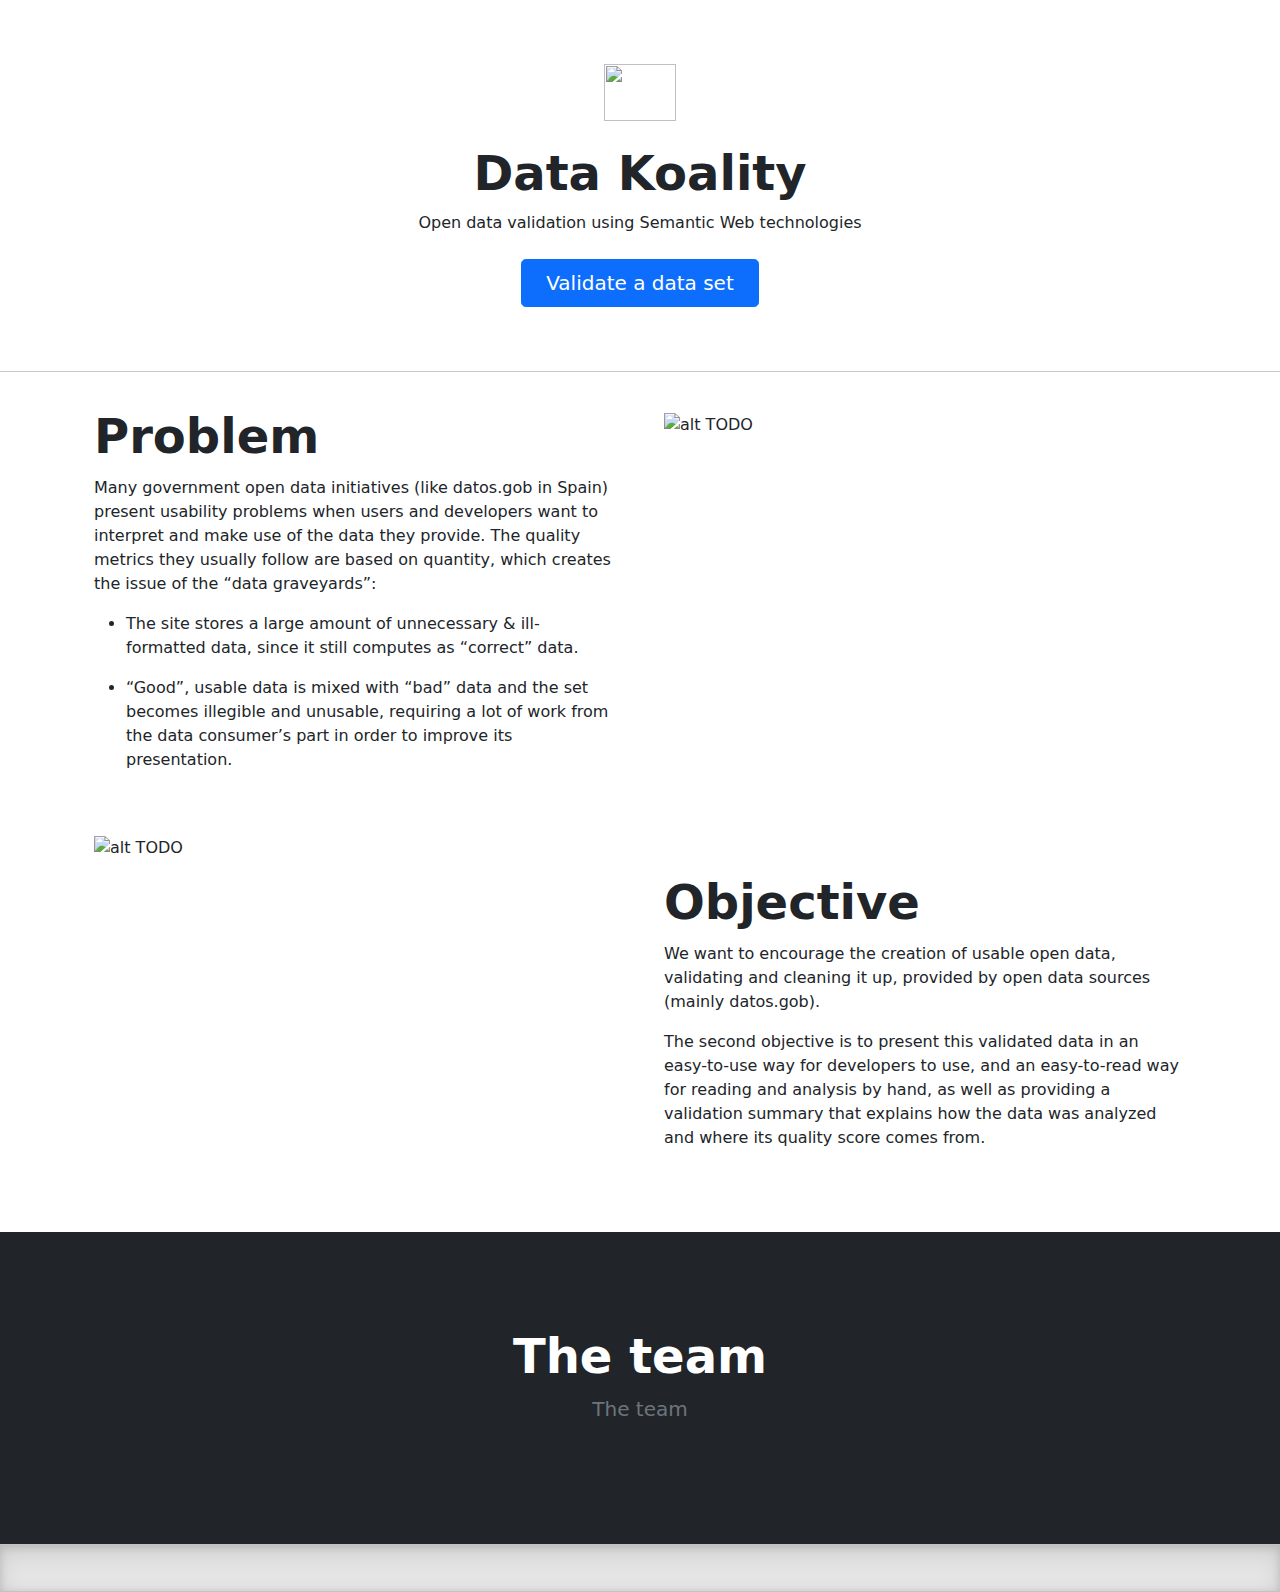
==== docs/index.html @ 7d29eb93 "Remove unused Bootstrap files" ====
<!doctype html>
<html lang="en">
  <head>
    <meta charset="utf-8">
    <meta name="viewport" content="width=device-width, initial-scale=1">
    <title>Data Koality</title>

    <!-- Bootstrap core CSS -->
    <link href="dist/css/bootstrap.min.css" rel="stylesheet">
    <!-- Custom styles -->
    <link href="style.css" rel="stylesheet">
  </head>

  <body>
    
    <main>
      <div class="px-4 py-5 my-3 text-center">
        <img class="d-block mx-auto mb-4" src="LOGO TODO" alt="" width="72" height="57">
        <h1 class="display-5 fw-bold">Data Koality</h1>
        <div class="col-lg-6 mx-auto">
          <p class="mb-4">Open data validation using Semantic Web technologies</p>
          <div class="d-grid gap-2 d-sm-flex justify-content-sm-center">
            <button type="button" class="btn btn-primary btn-lg px-4 gap-3">Validate a data set</button>
          </div>
        </div>
      </div>

      <hr>


      <div class="container col-xxl-8 px-4 py-3">
        <div class="row flex-lg-row-reverse align-items-center g-5 py-2">
          <div class="col-10 col-sm-8 col-lg-6">
            <img src="img TODO" class="d-block mx-lg-auto img-fluid" alt="alt TODO" width="700" height="500" loading="lazy">
          </div>
          <div class="col-lg-6">
            <h1 class="display-5 fw-bold lh-1 mb-3">Problem</h1>
            <p>Many government open data initiatives (like datos.gob in Spain) present usability problems when users and developers want to interpret and make use of the data they provide. The quality metrics they usually follow are based on quantity, which creates the issue of the “data graveyards”:
            <ul>
              <li><p>The site stores a large amount of unnecessary & ill-formatted data, since it still computes as “correct” data.</p></li>
              <li><p>“Good”, usable data is mixed with “bad” data and the set becomes illegible and unusable, requiring a lot of work from the data consumer’s part in order to improve its presentation.</p></li>
            </ul>
          </div>
        </div>
      </div>

      <div class="container col-xxl-8 px-4 py-3">
        <div class="row flex-lg-row-reverse align-items-center g-5 py-2">
          <div class="col-lg-6">
            <h1 class="display-5 fw-bold lh-1 mb-3">Objective</h1>
            <p>We want to encourage the creation of usable open data, validating and cleaning it up, provided by open data sources (mainly datos.gob).</p>
            <p>The second objective is to present this validated data in an easy-to-use way for developers to use, and an easy-to-read way for reading and analysis by hand, as well as providing a validation summary that explains how the data was analyzed and where its quality score comes from.</p>
          </div>
          <div class="col-10 col-sm-8 col-lg-6">
            <img src="img TODO" class="d-block mx-lg-auto img-fluid" alt="alt TODO" width="700" height="500" loading="lazy">
          </div>
        </div>
      </div>

      <div class="bg-dark text-secondary px-4 py-5 text-center">
        <div class="py-5">
          <h1 class="display-5 fw-bold text-white">The team</h1>
          <div class="col-lg-6 mx-auto">
            <p class="fs-5 mb-4">The team</p>
            <div class="d-grid gap-2 d-sm-flex justify-content-sm-center">
            </div>
          </div>
        </div>
      </div>

      <div class="b-example-divider mb-0"></div>
    </main>

    <!--<script src="dist/js/bootstrap.bundle.min.js"></script>-->
  </body>
</html>
---- docs/style.css ----
.b-example-divider {
  height: 3rem;
  background-color: rgba(0, 0, 0, .1);
  border: solid rgba(0, 0, 0, .15);
  border-width: 1px 0;
  box-shadow: inset 0 .5em 1.5em rgba(0, 0, 0, .1), inset 0 .125em .5em rgba(0, 0, 0, .15);
}

@media (min-width: 992px) {
  .rounded-lg-3 { border-radius: .3rem; }
}

.bd-placeholder-img {
  font-size: 1.125rem;
  text-anchor: middle;
  -webkit-user-select: none;
  -moz-user-select: none;
  user-select: none;
}

@media (min-width: 768px) {
  .bd-placeholder-img-lg {
    font-size: 3.5rem;
  }
}
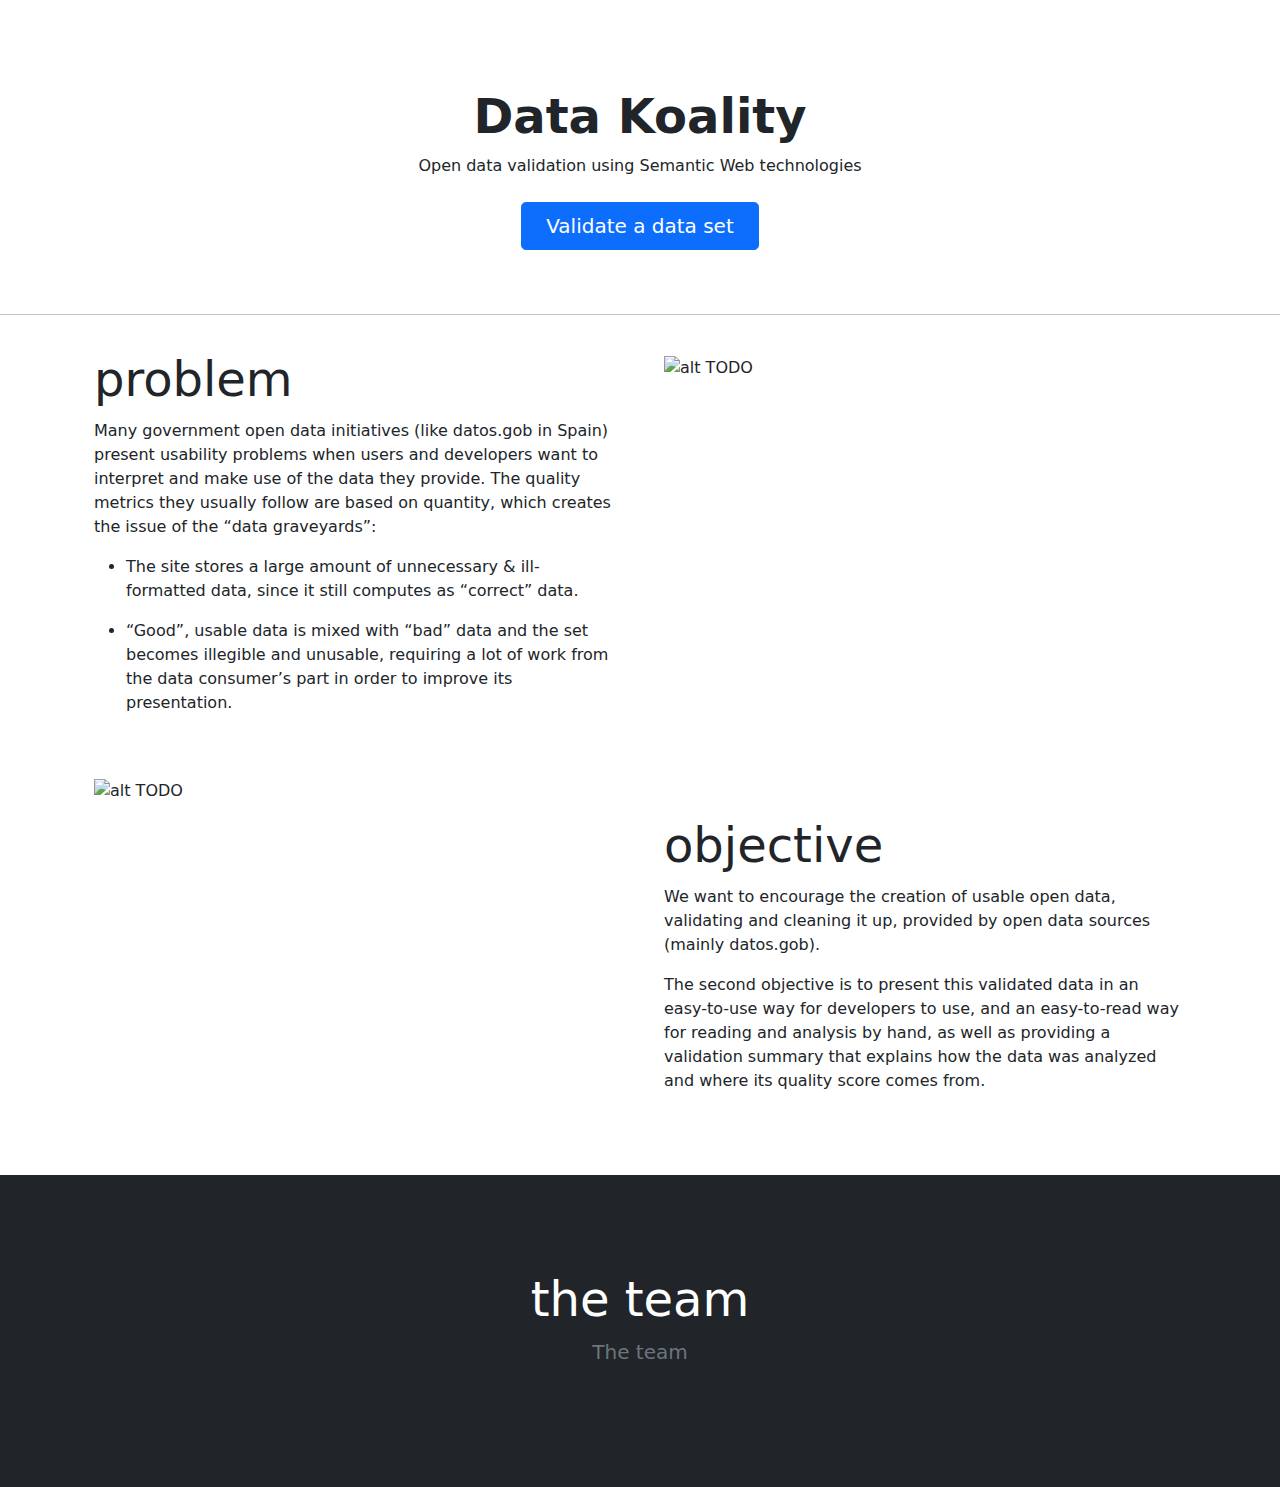
==== commit 16361055: "Moved some static webpage files" ====
--- a/docs/index.html
+++ b/docs/index.html
@@ -6,16 +6,16 @@
     <title>Data Koality</title>
 
     <!-- Bootstrap core CSS -->
-    <link href="dist/css/bootstrap.min.css" rel="stylesheet">
+    <link href="css/bootstrap.min.css" rel="stylesheet">
     <!-- Custom styles -->
-    <link href="style.css" rel="stylesheet">
+    <link href="css/style.css" rel="stylesheet">
   </head>
 
   <body>
     
     <main>
       <div class="px-4 py-5 my-3 text-center">
-        <img class="d-block mx-auto mb-4" src="LOGO TODO" alt="" width="72" height="57">
+        <img class="d-block mx-auto mb-4" src="LOGO TODO" alt="">
         <h1 class="display-5 fw-bold">Data Koality</h1>
         <div class="col-lg-6 mx-auto">
           <p class="mb-4">Open data validation using Semantic Web technologies</p>
@@ -34,7 +34,7 @@
             <img src="img TODO" class="d-block mx-lg-auto img-fluid" alt="alt TODO" width="700" height="500" loading="lazy">
           </div>
           <div class="col-lg-6">
-            <h1 class="display-5 fw-bold lh-1 mb-3">Problem</h1>
+            <h1 class="display-5 lh-1 mb-3">problem</h1>
             <p>Many government open data initiatives (like datos.gob in Spain) present usability problems when users and developers want to interpret and make use of the data they provide. The quality metrics they usually follow are based on quantity, which creates the issue of the “data graveyards”:
             <ul>
               <li><p>The site stores a large amount of unnecessary & ill-formatted data, since it still computes as “correct” data.</p></li>
@@ -47,7 +47,7 @@
       <div class="container col-xxl-8 px-4 py-3">
         <div class="row flex-lg-row-reverse align-items-center g-5 py-2">
           <div class="col-lg-6">
-            <h1 class="display-5 fw-bold lh-1 mb-3">Objective</h1>
+            <h1 class="display-5 lh-1 mb-3">objective</h1>
             <p>We want to encourage the creation of usable open data, validating and cleaning it up, provided by open data sources (mainly datos.gob).</p>
             <p>The second objective is to present this validated data in an easy-to-use way for developers to use, and an easy-to-read way for reading and analysis by hand, as well as providing a validation summary that explains how the data was analyzed and where its quality score comes from.</p>
           </div>
@@ -59,7 +59,7 @@
 
       <div class="bg-dark text-secondary px-4 py-5 text-center">
         <div class="py-5">
-          <h1 class="display-5 fw-bold text-white">The team</h1>
+          <h1 class="display-5 text-white">the team</h1>
           <div class="col-lg-6 mx-auto">
             <p class="fs-5 mb-4">The team</p>
             <div class="d-grid gap-2 d-sm-flex justify-content-sm-center">
@@ -67,10 +67,8 @@
           </div>
         </div>
       </div>
-
-      <div class="b-example-divider mb-0"></div>
     </main>
 
-    <!--<script src="dist/js/bootstrap.bundle.min.js"></script>-->
+    <!--<script src="js/bootstrap.bundle.min.js"></script>-->
   </body>
 </html>
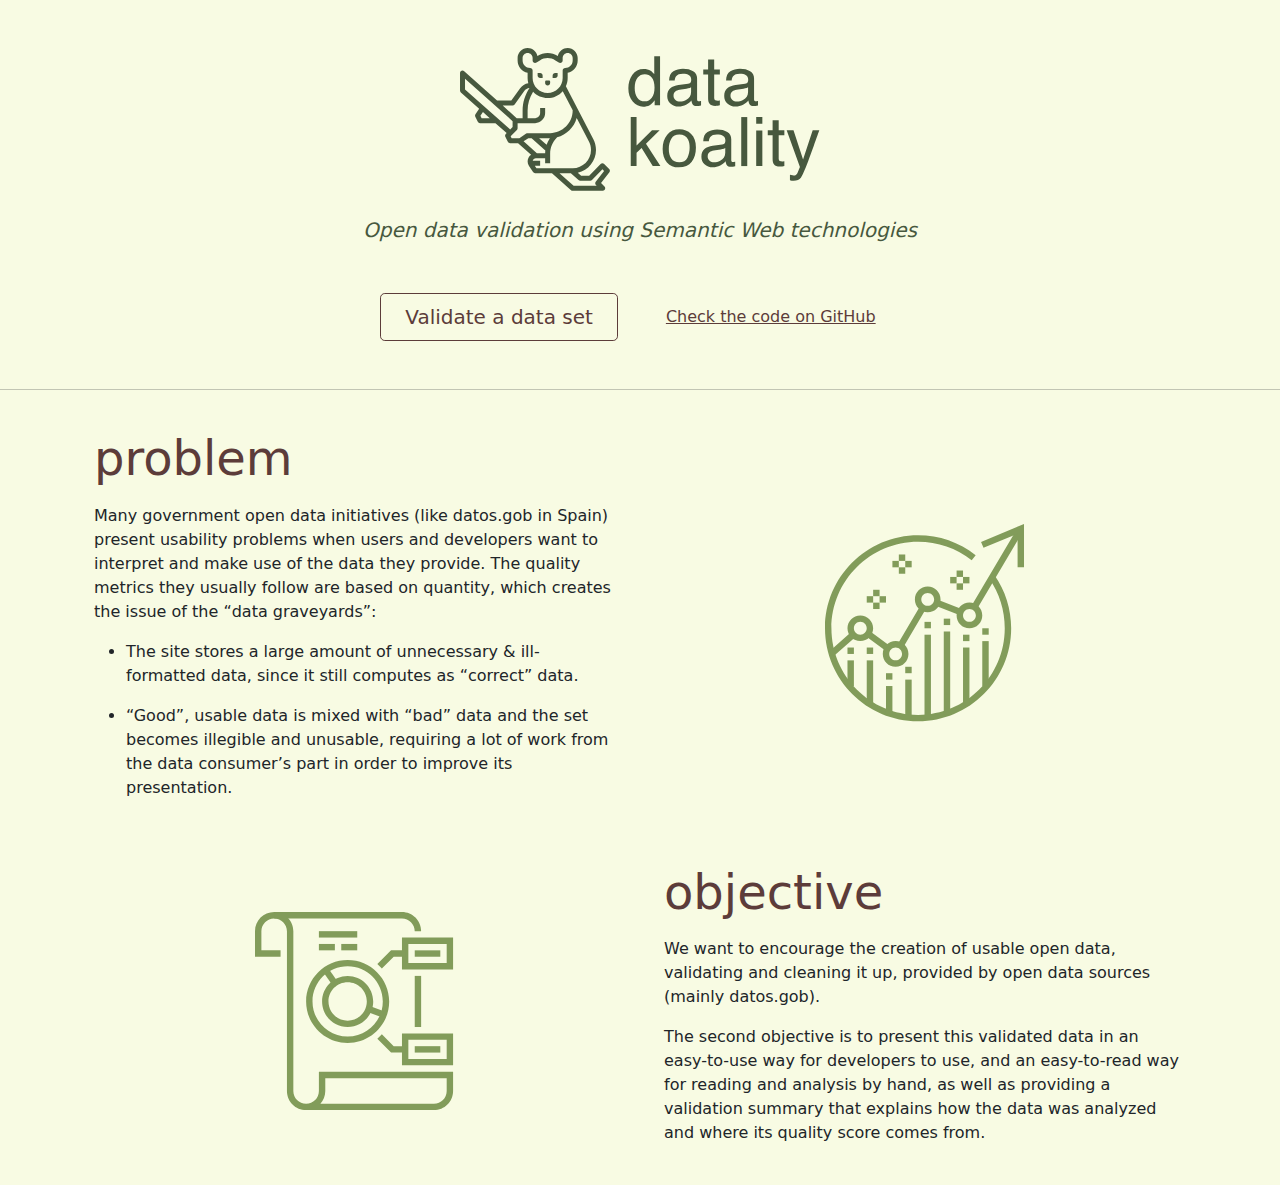
==== commit 0513dd04: "Updated website style, content WIP" ====
--- a/docs/index.html
+++ b/docs/index.html
@@ -3,24 +3,36 @@
   <head>
     <meta charset="utf-8">
     <meta name="viewport" content="width=device-width, initial-scale=1">
-    <title>Data Koality</title>
+    <title>data koality - open data validator</title>
 
     <!-- Bootstrap core CSS -->
     <link href="css/bootstrap.min.css" rel="stylesheet">
     <!-- Custom styles -->
     <link href="css/style.css" rel="stylesheet">
+
+    <!-- Favicon -->
+    <link rel="apple-touch-icon" sizes="180x180" href="img/fav/apple-touch-icon.png">
+    <link rel="icon" type="image/png" sizes="32x32" href="img/fav/favicon-32x32.png">
+    <link rel="icon" type="image/png" sizes="16x16" href="img/fav/favicon-16x16.png">
+    <link rel="manifest" href="img/fav/site.webmanifest">
   </head>
 
   <body>
     
     <main>
-      <div class="px-4 py-5 my-3 text-center">
-        <img class="d-block mx-auto mb-4" src="LOGO TODO" alt="">
-        <h1 class="display-5 fw-bold">Data Koality</h1>
+
+      <!-- Logo and title -->
+      <div class="px-4 my-5 text-center">
+
+        <!-- Show fixed width image if device is large enough, otherwise show width% version -->
+        <img class="d-lg-none mx-auto" src="img/logo_green.svg" alt="data koality" width="50%">
+        <img class="d-none d-lg-block mx-auto" src="img/logo_green.svg" alt="data koality" width="360em">
+        <!--<h1 class="display-5 fw-bold">Data Koality</h1>-->
         <div class="col-lg-6 mx-auto">
-          <p class="mb-4">Open data validation using Semantic Web technologies</p>
-          <div class="d-grid gap-2 d-sm-flex justify-content-sm-center">
-            <button type="button" class="btn btn-primary btn-lg px-4 gap-3">Validate a data set</button>
+          <p class="my-4 fst-italic text-secondary fs-5">Open data validation using Semantic Web technologies</p>
+          <div class="my-5 d-grid gap-4 d-sm-flex justify-content-sm-center align-items-center">
+            <button type="button" class="btn btn-outline-primary btn-lg px-4">Validate a data set</button>
+            <a class="px-4" href="https://github.com/osoc-es/data-quality-madrid">Check the code on GitHub</a>
           </div>
         </div>
       </div>
@@ -30,11 +42,11 @@
 
       <div class="container col-xxl-8 px-4 py-3">
         <div class="row flex-lg-row-reverse align-items-center g-5 py-2">
-          <div class="col-10 col-sm-8 col-lg-6">
-            <img src="img TODO" class="d-block mx-lg-auto img-fluid" alt="alt TODO" width="700" height="500" loading="lazy">
+          <div class="d-none d-lg-block col-10 col-sm-8 col-lg-6">
+            <img src="img/graphic_1.svg" class="d-block mx-lg-auto img-fluid" alt="alt TODO" width="200"loading="lazy">
           </div>
           <div class="col-lg-6">
-            <h1 class="display-5 lh-1 mb-3">problem</h1>
+            <h1 class="display-5 mb-3 text-primary">problem</h1>
             <p>Many government open data initiatives (like datos.gob in Spain) present usability problems when users and developers want to interpret and make use of the data they provide. The quality metrics they usually follow are based on quantity, which creates the issue of the “data graveyards”:
             <ul>
               <li><p>The site stores a large amount of unnecessary & ill-formatted data, since it still computes as “correct” data.</p></li>
@@ -47,26 +59,28 @@
       <div class="container col-xxl-8 px-4 py-3">
         <div class="row flex-lg-row-reverse align-items-center g-5 py-2">
           <div class="col-lg-6">
-            <h1 class="display-5 lh-1 mb-3">objective</h1>
+            <h1 class="display-5 mb-3 text-primary">objective</h1>
             <p>We want to encourage the creation of usable open data, validating and cleaning it up, provided by open data sources (mainly datos.gob).</p>
             <p>The second objective is to present this validated data in an easy-to-use way for developers to use, and an easy-to-read way for reading and analysis by hand, as well as providing a validation summary that explains how the data was analyzed and where its quality score comes from.</p>
           </div>
-          <div class="col-10 col-sm-8 col-lg-6">
-            <img src="img TODO" class="d-block mx-lg-auto img-fluid" alt="alt TODO" width="700" height="500" loading="lazy">
+          <div class="d-none d-lg-block col-10 col-sm-8 col-lg-6">
+            <img src="img/graphic_2.svg" class="d-block mx-lg-auto img-fluid" alt="alt TODO" width="200" loading="lazy">
           </div>
         </div>
       </div>
 
-      <div class="bg-dark text-secondary px-4 py-5 text-center">
+      <!--
+      <div class="bg-primary text-secondary px-4 py-5 my-5 text-center">
         <div class="py-5">
           <h1 class="display-5 text-white">the team</h1>
           <div class="col-lg-6 mx-auto">
-            <p class="fs-5 mb-4">The team</p>
+            <p class="fs-5 mb-4 text-white">TBC</p>
             <div class="d-grid gap-2 d-sm-flex justify-content-sm-center">
             </div>
           </div>
         </div>
-      </div>
+      </div>-->
+
     </main>
 
     <!--<script src="js/bootstrap.bundle.min.js"></script>-->
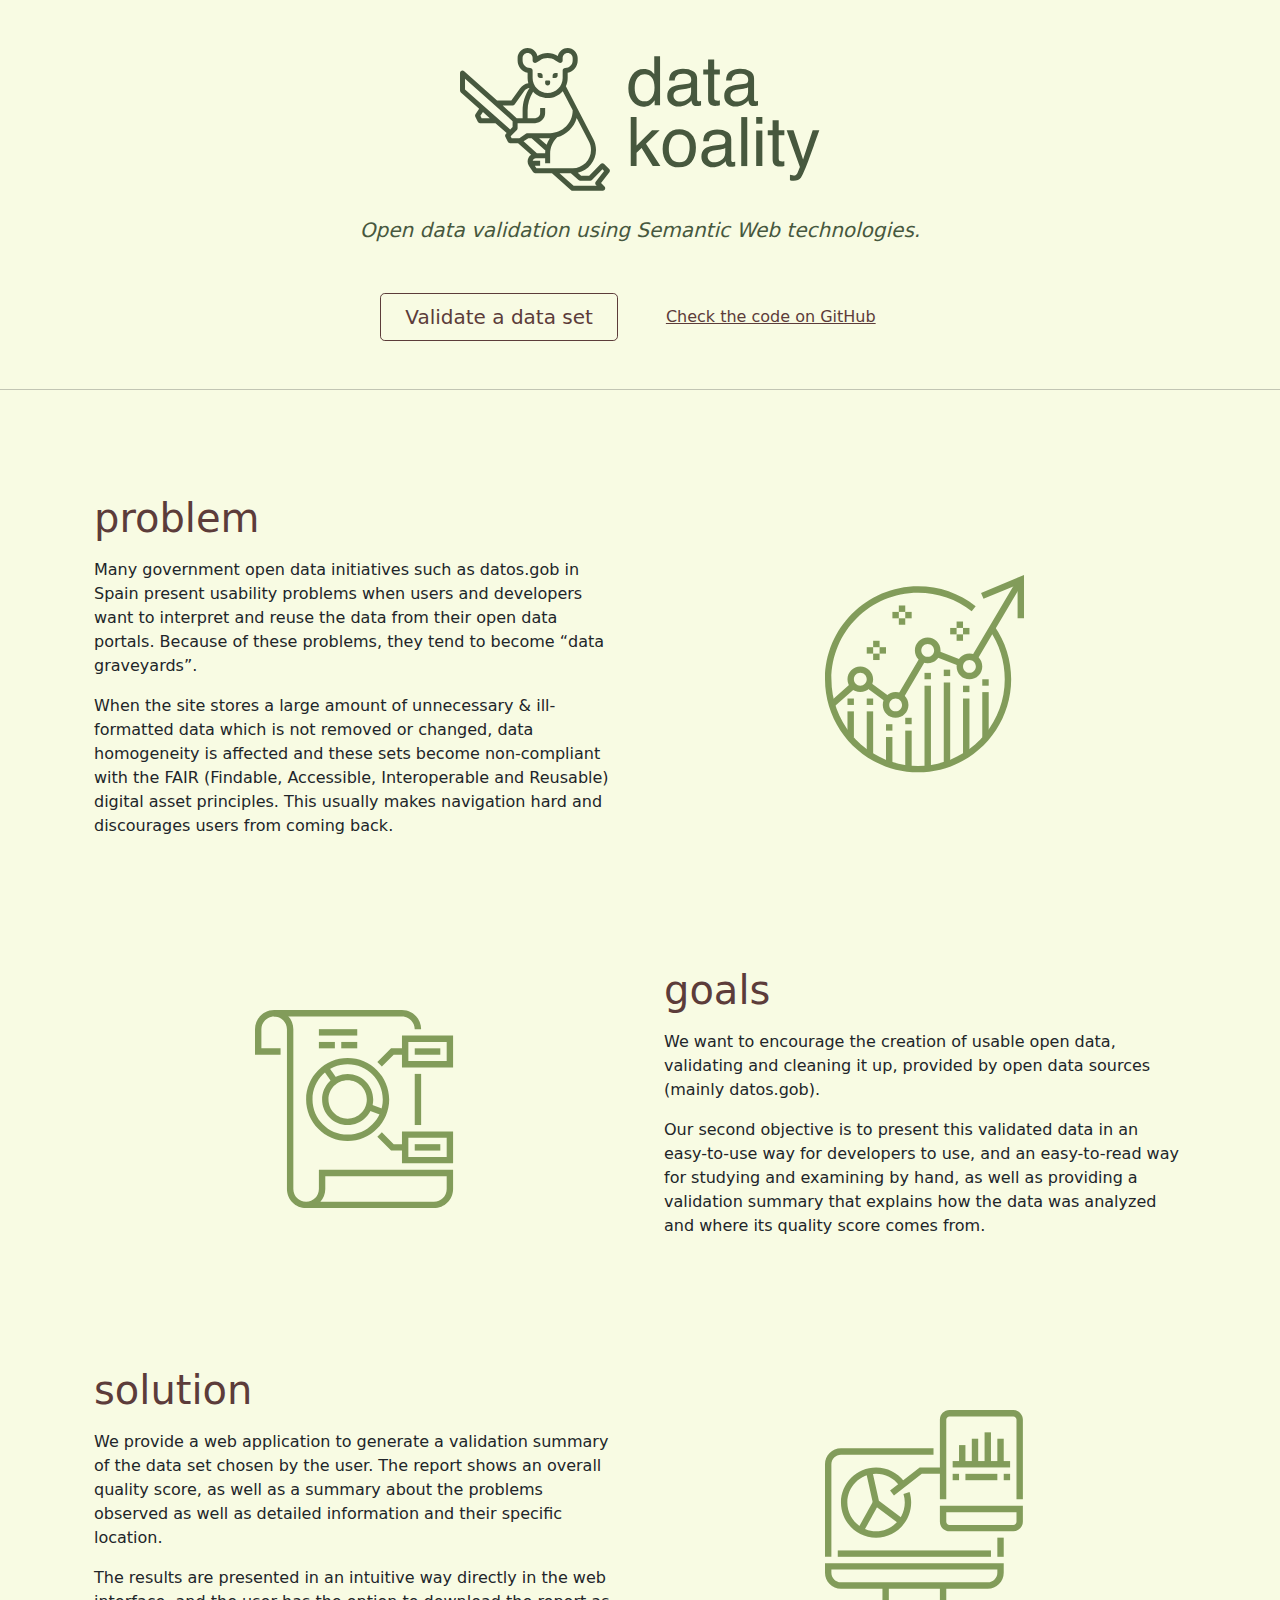
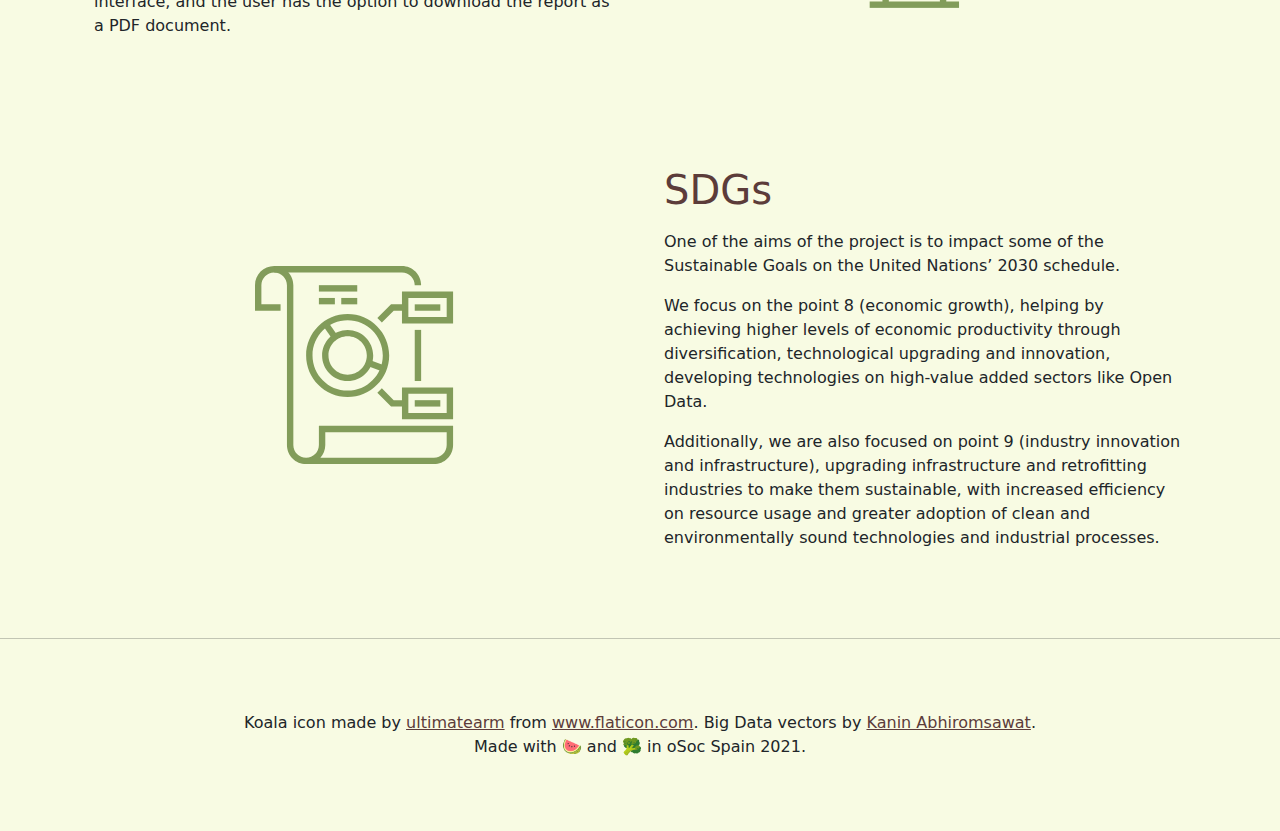
==== commit fe73fe26: "Webpage text, style things" ====
--- a/docs/index.html
+++ b/docs/index.html
@@ -1,88 +1,130 @@
 <!doctype html>
 <html lang="en">
-  <head>
-    <meta charset="utf-8">
-    <meta name="viewport" content="width=device-width, initial-scale=1">
-    <title>data koality - open data validator</title>
+    <head>
+        <meta charset="utf-8">
+        <meta name="viewport" content="width=device-width, initial-scale=1">
+        <title>data koality - open data validator</title>
 
-    <!-- Bootstrap core CSS -->
-    <link href="css/bootstrap.min.css" rel="stylesheet">
-    <!-- Custom styles -->
-    <link href="css/style.css" rel="stylesheet">
+        <!-- Bootstrap core CSS -->
+        <link href="css/bootstrap.min.css" rel="stylesheet">
+        <!-- Custom styles -->
+        <link href="css/style.css" rel="stylesheet">
 
-    <!-- Favicon -->
-    <link rel="apple-touch-icon" sizes="180x180" href="img/fav/apple-touch-icon.png">
-    <link rel="icon" type="image/png" sizes="32x32" href="img/fav/favicon-32x32.png">
-    <link rel="icon" type="image/png" sizes="16x16" href="img/fav/favicon-16x16.png">
-    <link rel="manifest" href="img/fav/site.webmanifest">
-  </head>
+        <!-- Favicon -->
+        <link rel="apple-touch-icon" sizes="180x180" href="img/fav/apple-touch-icon.png">
+        <link rel="icon" type="image/png" sizes="32x32" href="img/fav/favicon-32x32.png">
+        <link rel="icon" type="image/png" sizes="16x16" href="img/fav/favicon-16x16.png">
+        <link rel="manifest" href="img/fav/site.webmanifest">
+    </head>
 
-  <body>
-    
-    <main>
+    <body>
+        
+        <main>
 
-      <!-- Logo and title -->
-      <div class="px-4 my-5 text-center">
+            <!-- Logo and title -->
+            <header class="px-5 my-5 text-center">
 
-        <!-- Show fixed width image if device is large enough, otherwise show width% version -->
-        <img class="d-lg-none mx-auto" src="img/logo_green.svg" alt="data koality" width="50%">
-        <img class="d-none d-lg-block mx-auto" src="img/logo_green.svg" alt="data koality" width="360em">
-        <!--<h1 class="display-5 fw-bold">Data Koality</h1>-->
-        <div class="col-lg-6 mx-auto">
-          <p class="my-4 fst-italic text-secondary fs-5">Open data validation using Semantic Web technologies</p>
-          <div class="my-5 d-grid gap-4 d-sm-flex justify-content-sm-center align-items-center">
-            <button type="button" class="btn btn-outline-primary btn-lg px-4">Validate a data set</button>
-            <a class="px-4" href="https://github.com/osoc-es/data-quality-madrid">Check the code on GitHub</a>
-          </div>
-        </div>
-      </div>
-
-      <hr>
+                <!-- Show fixed width image if device is large enough, otherwise show width% version -->
+                <img class="d-lg-none mx-auto" src="img/logo_green.svg" alt="data koality" width="50%">
+                <img class="d-none d-lg-block mx-auto" src="img/logo_green.svg" alt="data koality" width="360em">
+                <div class="col-lg-6 mx-auto">
+                    <p class="my-4 fst-italic text-secondary fs-5">Open data validation using Semantic Web technologies.</p>
+                    <div class="my-5 d-grid gap-4 d-sm-flex justify-content-sm-center align-items-center">
+                        <button type="button" class="btn btn-outline-primary btn-lg px-4">Validate a data set</button>
+                        <a class="px-4" href="https://github.com/osoc-es/data-quality-madrid">Check the code on GitHub</a>
+                    </div>
+                </div>
+            </header>
 
 
-      <div class="container col-xxl-8 px-4 py-3">
-        <div class="row flex-lg-row-reverse align-items-center g-5 py-2">
-          <div class="d-none d-lg-block col-10 col-sm-8 col-lg-6">
-            <img src="img/graphic_1.svg" class="d-block mx-lg-auto img-fluid" alt="alt TODO" width="200"loading="lazy">
-          </div>
-          <div class="col-lg-6">
-            <h1 class="display-5 mb-3 text-primary">problem</h1>
-            <p>Many government open data initiatives (like datos.gob in Spain) present usability problems when users and developers want to interpret and make use of the data they provide. The quality metrics they usually follow are based on quantity, which creates the issue of the “data graveyards”:
-            <ul>
-              <li><p>The site stores a large amount of unnecessary & ill-formatted data, since it still computes as “correct” data.</p></li>
-              <li><p>“Good”, usable data is mixed with “bad” data and the set becomes illegible and unusable, requiring a lot of work from the data consumer’s part in order to improve its presentation.</p></li>
-            </ul>
-          </div>
-        </div>
-      </div>
+            <hr class="my-5">
 
-      <div class="container col-xxl-8 px-4 py-3">
-        <div class="row flex-lg-row-reverse align-items-center g-5 py-2">
-          <div class="col-lg-6">
-            <h1 class="display-5 mb-3 text-primary">objective</h1>
-            <p>We want to encourage the creation of usable open data, validating and cleaning it up, provided by open data sources (mainly datos.gob).</p>
-            <p>The second objective is to present this validated data in an easy-to-use way for developers to use, and an easy-to-read way for reading and analysis by hand, as well as providing a validation summary that explains how the data was analyzed and where its quality score comes from.</p>
-          </div>
-          <div class="d-none d-lg-block col-10 col-sm-8 col-lg-6">
-            <img src="img/graphic_2.svg" class="d-block mx-lg-auto img-fluid" alt="alt TODO" width="200" loading="lazy">
-          </div>
-        </div>
-      </div>
 
-      <!--
-      <div class="bg-primary text-secondary px-4 py-5 my-5 text-center">
-        <div class="py-5">
-          <h1 class="display-5 text-white">the team</h1>
-          <div class="col-lg-6 mx-auto">
-            <p class="fs-5 mb-4 text-white">TBC</p>
-            <div class="d-grid gap-2 d-sm-flex justify-content-sm-center">
-            </div>
-          </div>
-        </div>
-      </div>-->
+            <!-- PROBLEM -->
+            <section class="container col-xxl-8 px-4 py-5">
+                <div class="row flex-lg-row-reverse align-items-center g-5 py-2">
+                    <div class="d-none d-lg-block col-10 col-sm-8 col-lg-6">
+                        <img src="img/graphic_1.svg" class="d-block mx-lg-auto img-fluid" alt="problem graphic (chart, plotting data quantity against time, with data quantity increasing over time)" width="200"loading="lazy">
+                    </div>
+                    <div class="col-lg-6">
+                        <h1 class="mb-3 text-primary">problem</h1>
+                        <p>Many government open data initiatives such as datos.gob in Spain present usability problems when users and developers want to interpret and reuse the data from their open data portals. Because of these problems, they tend to become “data graveyards”.</p>
+                        <p>When the site stores a large amount of unnecessary & ill-formatted data which is not removed or changed, data homogeneity is affected and these sets become non-compliant with the FAIR (Findable, Accessible, Interoperable and Reusable) digital asset principles. This usually makes navigation hard and discourages users from coming back.</p>
+                    </div>
+                </div>
+            </section>
 
-    </main>
 
-    <!--<script src="js/bootstrap.bundle.min.js"></script>-->
-  </body>
+            <!-- GOALS -->
+            <section class="container col-xxl-8 px-4 py-5">
+                <div class="row flex-lg-row-reverse align-items-center g-5 py-2">
+                    <div class="col-lg-6">
+                        <h1 class="mb-3 text-primary">goals</h1>
+                        <p>We want to encourage the creation of usable open data, validating and cleaning it up, provided by open data sources (mainly datos.gob).</p>
+                        <p>Our second objective is to present this validated data in an easy-to-use way for developers to use, and an easy-to-read way for studying and examining by hand, as well as providing a validation summary that explains how the data was analyzed and where its quality score comes from.</p>
+                    </div>
+                    <div class="d-none d-lg-block col-10 col-sm-8 col-lg-6">
+                        <img src="img/graphic_2.svg" class="d-block mx-lg-auto img-fluid" alt="goals graphic (a document with a pie chart and extra detail about each part of the chart)" width="200" loading="lazy">
+                    </div>
+                </div>
+            </section>
+
+
+            <!-- SOLUTION -->
+            <section class="container col-xxl-8 px-4 py-5">
+                <div class="row flex-lg-row-reverse align-items-center g-5 py-2">
+                    <div class="d-none d-lg-block col-10 col-sm-8 col-lg-6">
+                        <img src="img/graphic_3.svg" class="d-block mx-lg-auto img-fluid" alt="solution graphic (an all-in-one desktop computer showing a pie chart and extra data about it)" width="200"loading="lazy">
+                    </div>
+                    <div class="col-lg-6">
+                        <h1 class="mb-3 text-primary">solution</h1>
+                        <p>We provide a web application to generate a validation summary of the data set chosen by the user. The report shows an overall quality score, as well as a summary about the problems observed as well as detailed information and their specific location.</p>
+                        <p>The results are presented in an intuitive way directly in the web interface, and the user has the option to download the report as a PDF document.</p>
+                    </div>
+                </div>
+            </section>
+
+
+            <!-- SDGs -->
+            <section class="container col-xxl-8 px-4 py-5">
+                <div class="row flex-lg-row-reverse align-items-center g-5 py-2">
+                    <div class="col-lg-6">
+                        <h1 class="mb-3 text-primary">SDGs</h1>
+                        <p>One of the aims of the project is to impact some of the Sustainable Goals on the United Nations’ 2030 schedule.</p>
+                        <p>We focus on the point 8 (economic growth), helping by achieving higher levels of economic productivity through diversification, technological upgrading and innovation, developing technologies on high-value added sectors like Open Data.</p>
+                        <p>Additionally, we are also focused on point 9 (industry innovation and infrastructure), upgrading infrastructure and retrofitting industries to make them sustainable, with increased efficiency on resource usage and greater adoption of clean and environmentally sound technologies and industrial processes.</p>
+                    </div>
+                    <div class="d-none d-lg-block col-10 col-sm-8 col-lg-6">
+                        <img src="img/graphic_2.svg" class="d-block mx-lg-auto img-fluid" alt="goals graphic (a document with a pie chart and extra detail about each part of the chart)" width="200" loading="lazy">
+                    </div>
+                </div>
+            </section>
+
+            <!--
+            <div class="bg-primary text-secondary px-4 py-5 my-5 text-center">
+                <div class="py-5">
+                    <h1 class="display-5 text-white">the team</h1>
+                    <div class="col-lg-6 mx-auto">
+                        <p class="fs-5 mb-4 text-white">TBC</p>
+                        <div class="d-grid gap-2 d-sm-flex justify-content-sm-center">
+                        </div>
+                    </div>
+                </div>
+            </div>-->
+
+
+            <hr>
+
+
+            <!-- SOLUTION -->
+            <section class="container col-xxl-8 px-4 py-5">
+                <div class="row text-center g-5 py-2">
+                    <p>Koala icon made by <a href="https://www.flaticon.com/authors/ultimatearm" title="ultimatearm">ultimatearm</a> from <a href="https://www.flaticon.com/" title="Flaticon">www.flaticon.com</a>. Big Data vectors by <a href="https://www.vecteezy.com/vector-art/667510-set-of-black-and-white-thin-line-data-analysis-icons">Kanin Abhiromsawat</a>.<br>Made with &#127817; and &#129382; in oSoc Spain 2021.</p>
+                </div>
+            </section>
+
+        </main>
+
+        <!--<script src="js/bootstrap.bundle.min.js"></script>-->
+    </body>
 </html>
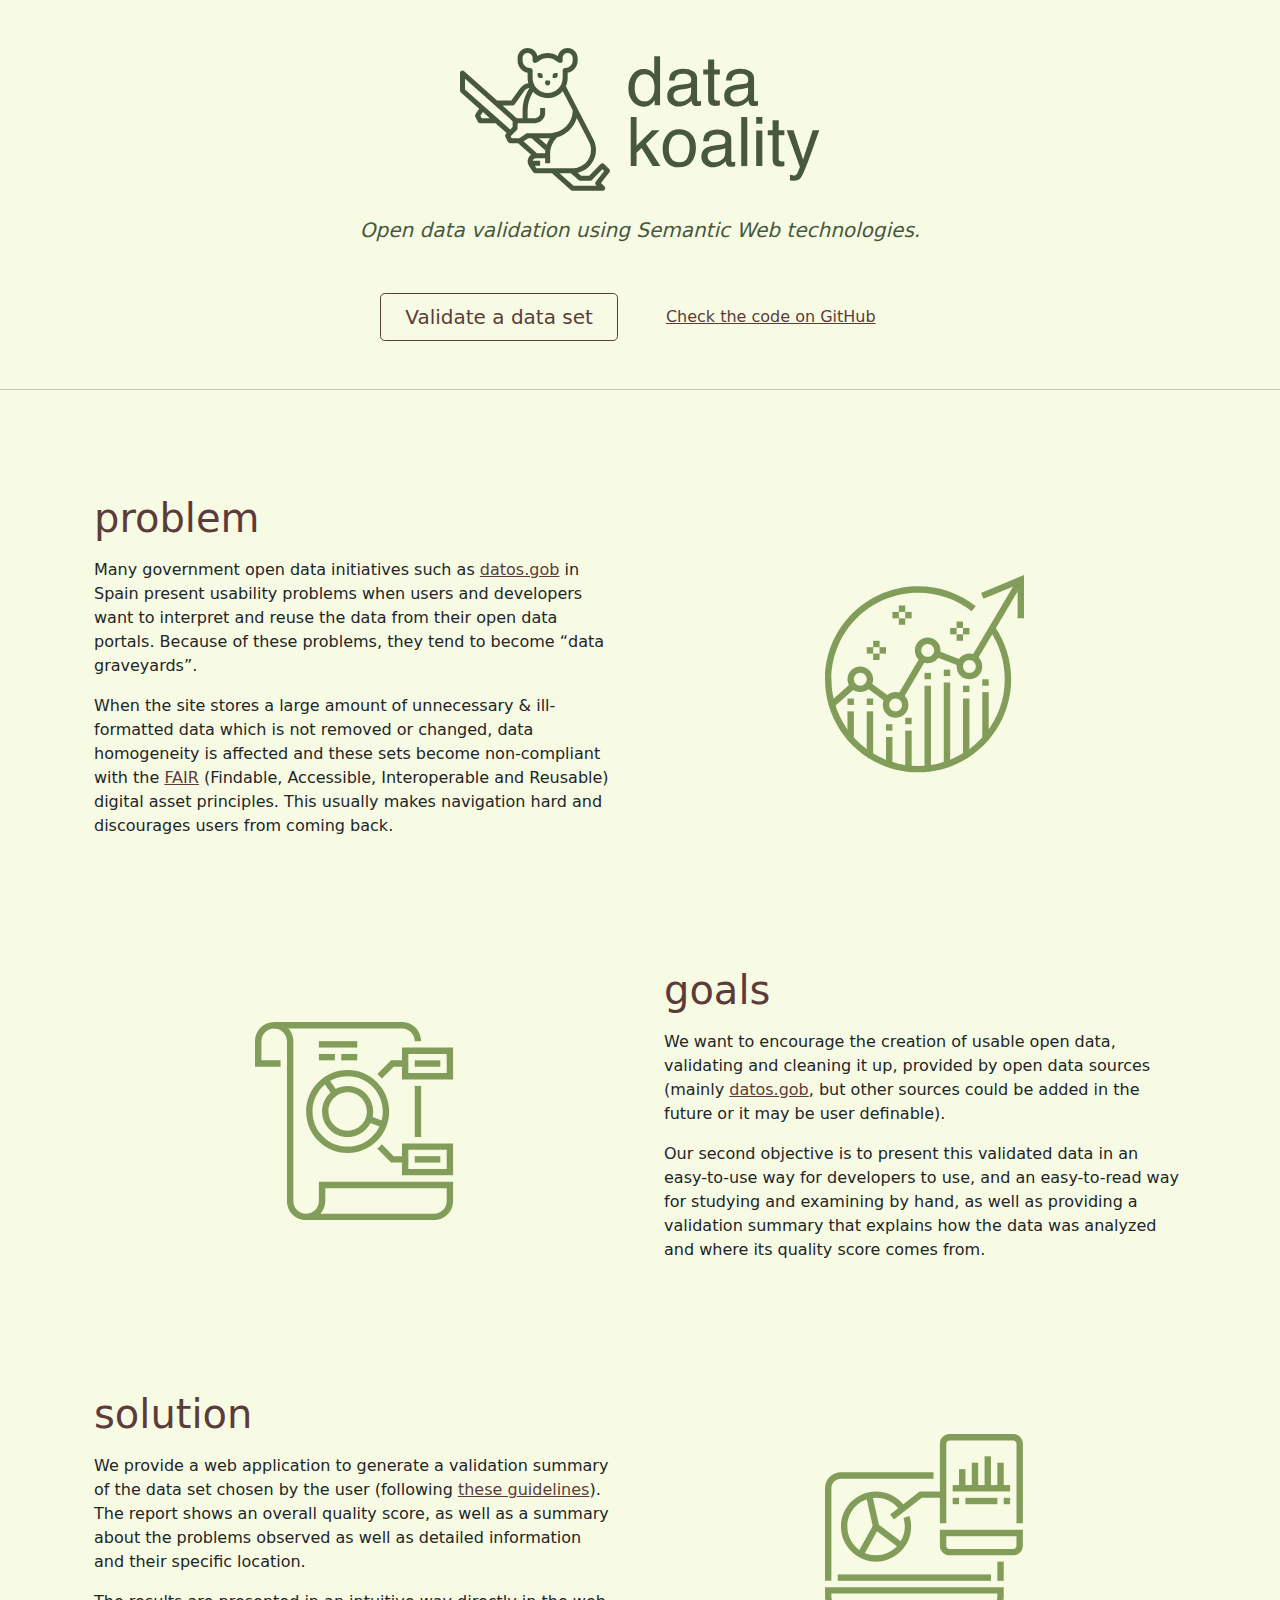
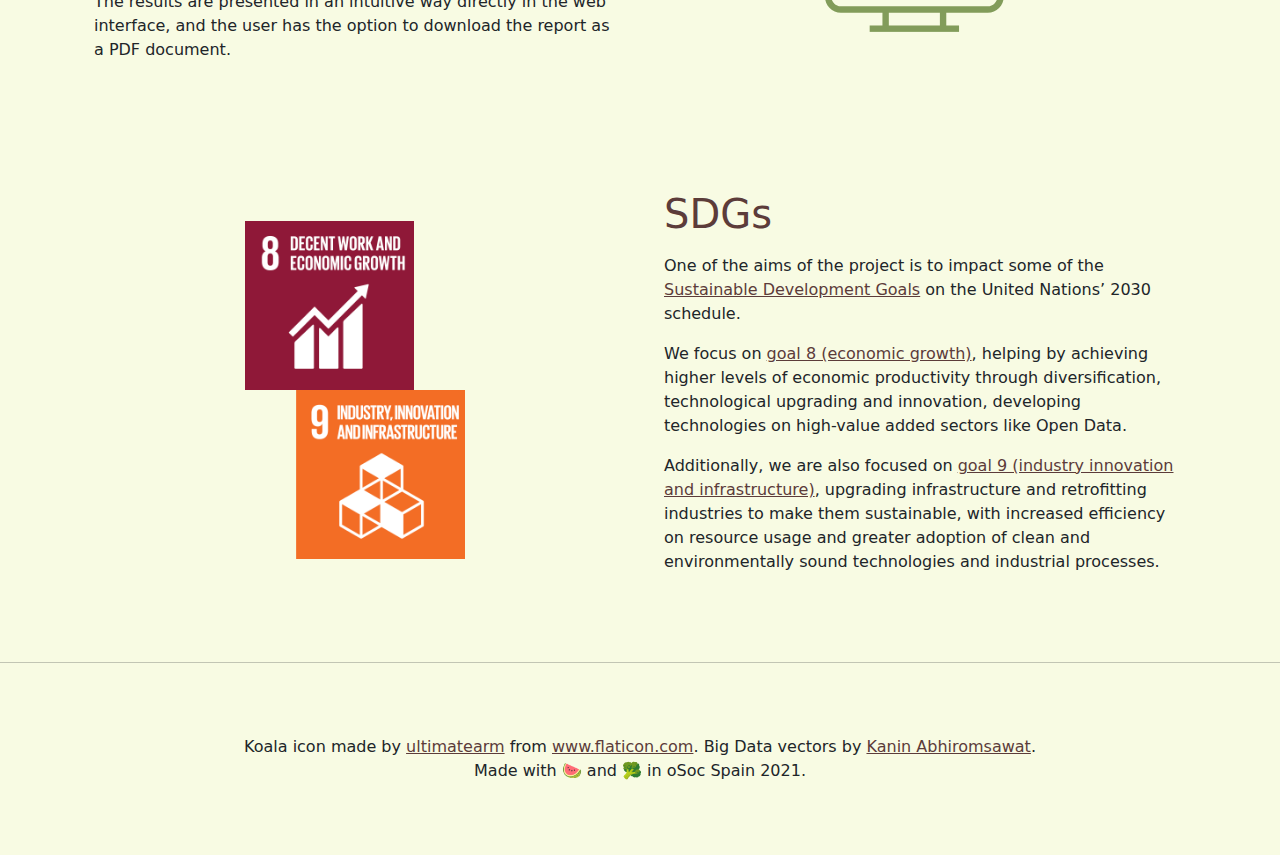
==== commit 663e95d7: "Fixes, links and SDG images" ====
--- a/docs/index.html
+++ b/docs/index.html
@@ -48,8 +48,8 @@
                     </div>
                     <div class="col-lg-6">
                         <h1 class="mb-3 text-primary">problem</h1>
-                        <p>Many government open data initiatives such as datos.gob in Spain present usability problems when users and developers want to interpret and reuse the data from their open data portals. Because of these problems, they tend to become “data graveyards”.</p>
-                        <p>When the site stores a large amount of unnecessary & ill-formatted data which is not removed or changed, data homogeneity is affected and these sets become non-compliant with the FAIR (Findable, Accessible, Interoperable and Reusable) digital asset principles. This usually makes navigation hard and discourages users from coming back.</p>
+                        <p>Many government open data initiatives such as <a href="https://datos.gob.es/">datos.gob</a> in Spain present usability problems when users and developers want to interpret and reuse the data from their open data portals. Because of these problems, they tend to become “data graveyards”.</p>
+                        <p>When the site stores a large amount of unnecessary & ill-formatted data which is not removed or changed, data homogeneity is affected and these sets become non-compliant with the <a href="https://www.go-fair.org/fair-principles/">FAIR</a> (Findable, Accessible, Interoperable and Reusable) digital asset principles. This usually makes navigation hard and discourages users from coming back.</p>
                     </div>
                 </div>
             </section>
@@ -60,7 +60,7 @@
                 <div class="row flex-lg-row-reverse align-items-center g-5 py-2">
                     <div class="col-lg-6">
                         <h1 class="mb-3 text-primary">goals</h1>
-                        <p>We want to encourage the creation of usable open data, validating and cleaning it up, provided by open data sources (mainly datos.gob).</p>
+                        <p>We want to encourage the creation of usable open data, validating and cleaning it up, provided by open data sources (mainly <a href="https://datos.gob.es/">datos.gob</a>, but other sources could be added in the future or it may be user definable).</p>
                         <p>Our second objective is to present this validated data in an easy-to-use way for developers to use, and an easy-to-read way for studying and examining by hand, as well as providing a validation summary that explains how the data was analyzed and where its quality score comes from.</p>
                     </div>
                     <div class="d-none d-lg-block col-10 col-sm-8 col-lg-6">
@@ -78,7 +78,7 @@
                     </div>
                     <div class="col-lg-6">
                         <h1 class="mb-3 text-primary">solution</h1>
-                        <p>We provide a web application to generate a validation summary of the data set chosen by the user. The report shows an overall quality score, as well as a summary about the problems observed as well as detailed information and their specific location.</p>
+                        <p>We provide a web application to generate a validation summary of the data set chosen by the user (following <a href="https://datos.gob.es/es/documentacion/guia-practica-para-la-publicacion-de-datos-tabulares-en-archivos-csv">these guidelines</a>). The report shows an overall quality score, as well as a summary about the problems observed as well as detailed information and their specific location.</p>
                         <p>The results are presented in an intuitive way directly in the web interface, and the user has the option to download the report as a PDF document.</p>
                     </div>
                 </div>
@@ -90,12 +90,12 @@
                 <div class="row flex-lg-row-reverse align-items-center g-5 py-2">
                     <div class="col-lg-6">
                         <h1 class="mb-3 text-primary">SDGs</h1>
-                        <p>One of the aims of the project is to impact some of the Sustainable Goals on the United Nations’ 2030 schedule.</p>
-                        <p>We focus on the point 8 (economic growth), helping by achieving higher levels of economic productivity through diversification, technological upgrading and innovation, developing technologies on high-value added sectors like Open Data.</p>
-                        <p>Additionally, we are also focused on point 9 (industry innovation and infrastructure), upgrading infrastructure and retrofitting industries to make them sustainable, with increased efficiency on resource usage and greater adoption of clean and environmentally sound technologies and industrial processes.</p>
+                        <p>One of the aims of the project is to impact some of the <a href="https://sdgs.un.org/goals">Sustainable Development Goals</a> on the United Nations’ 2030 schedule.</p>
+                        <p>We focus on <a href="https://sdgs.un.org/goals/goal8">goal 8 (economic growth)</a>, helping by achieving higher levels of economic productivity through diversification, technological upgrading and innovation, developing technologies on high-value added sectors like Open Data.</p>
+                        <p>Additionally, we are also focused on <a href="https://sdgs.un.org/goals/goal9">goal 9 (industry innovation and infrastructure)</a>, upgrading infrastructure and retrofitting industries to make them sustainable, with increased efficiency on resource usage and greater adoption of clean and environmentally sound technologies and industrial processes.</p>
                     </div>
                     <div class="d-none d-lg-block col-10 col-sm-8 col-lg-6">
-                        <img src="img/graphic_2.svg" class="d-block mx-lg-auto img-fluid" alt="goals graphic (a document with a pie chart and extra detail about each part of the chart)" width="200" loading="lazy">
+                        <img src="img/sdg8and9.png" class="d-block mx-lg-auto img-fluid" alt="goals graphic (a document with a pie chart and extra detail about each part of the chart)" width="220" loading="lazy">
                     </div>
                 </div>
             </section>
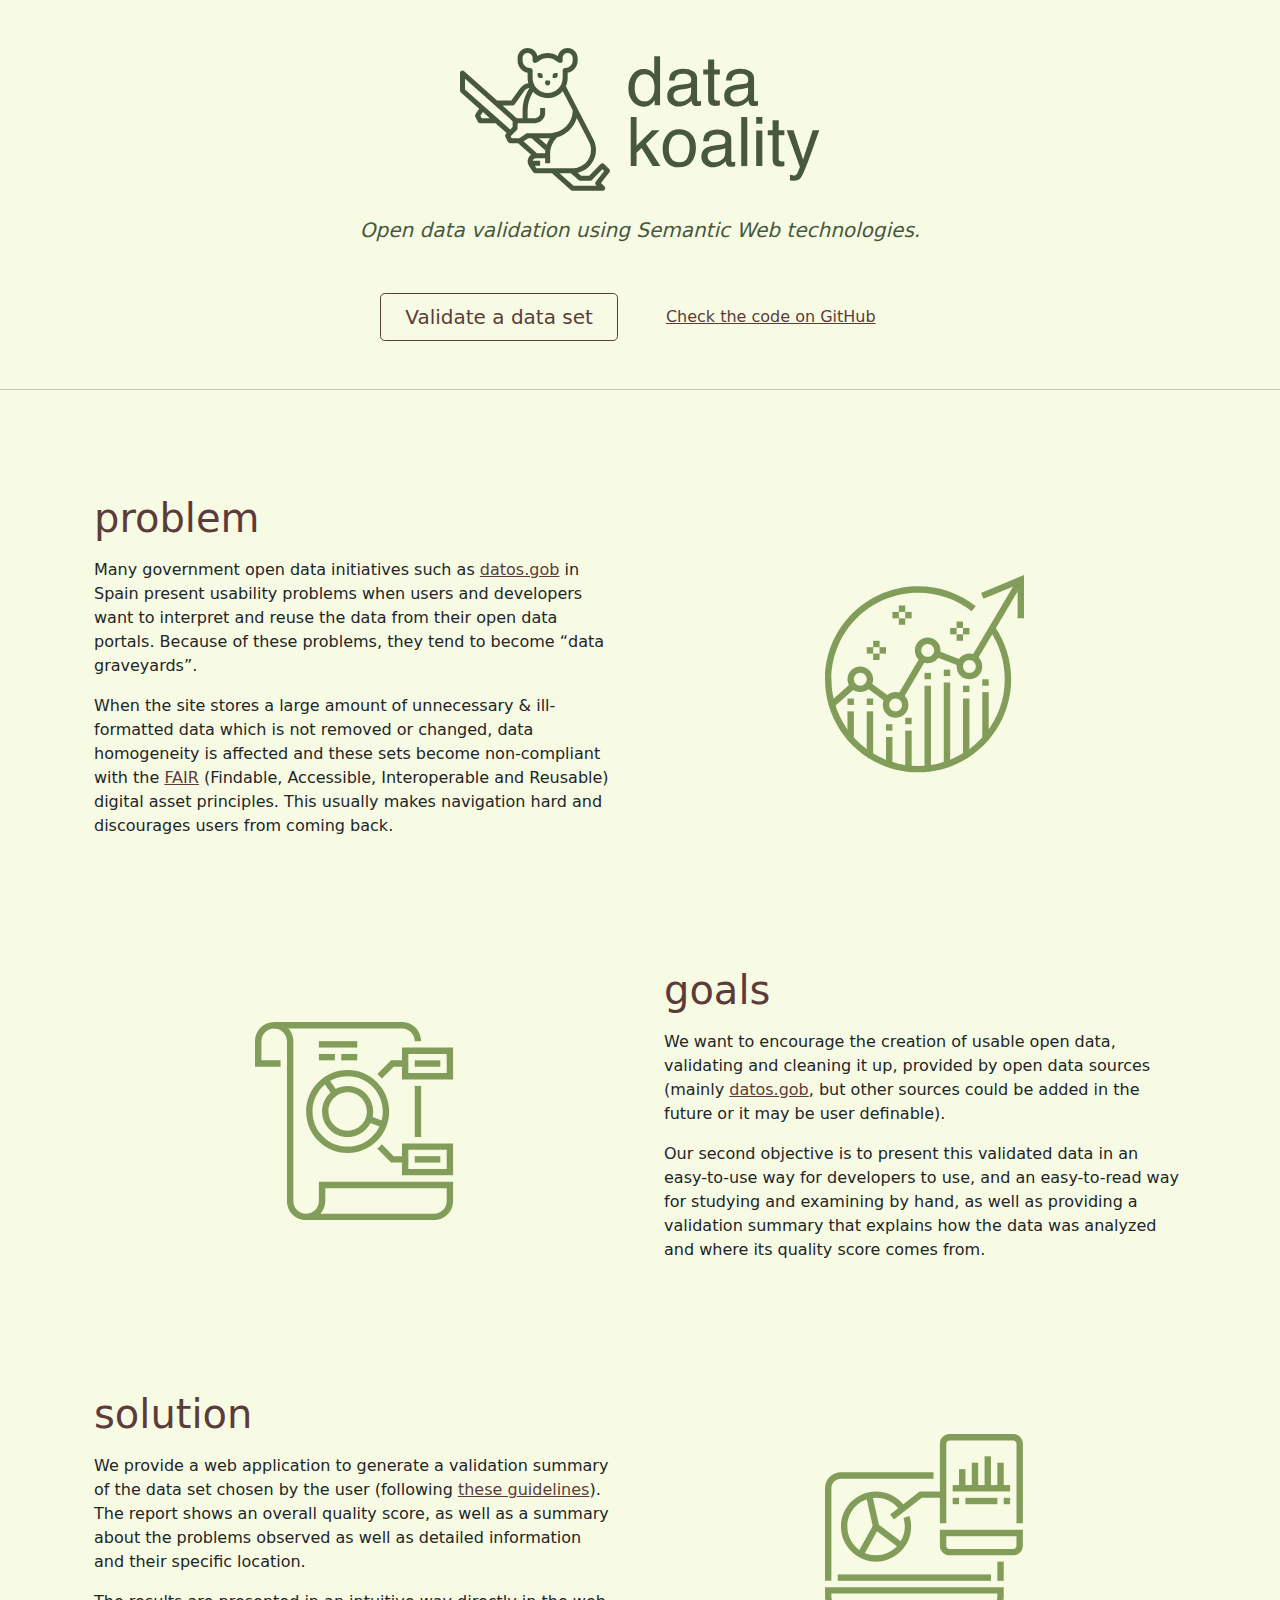
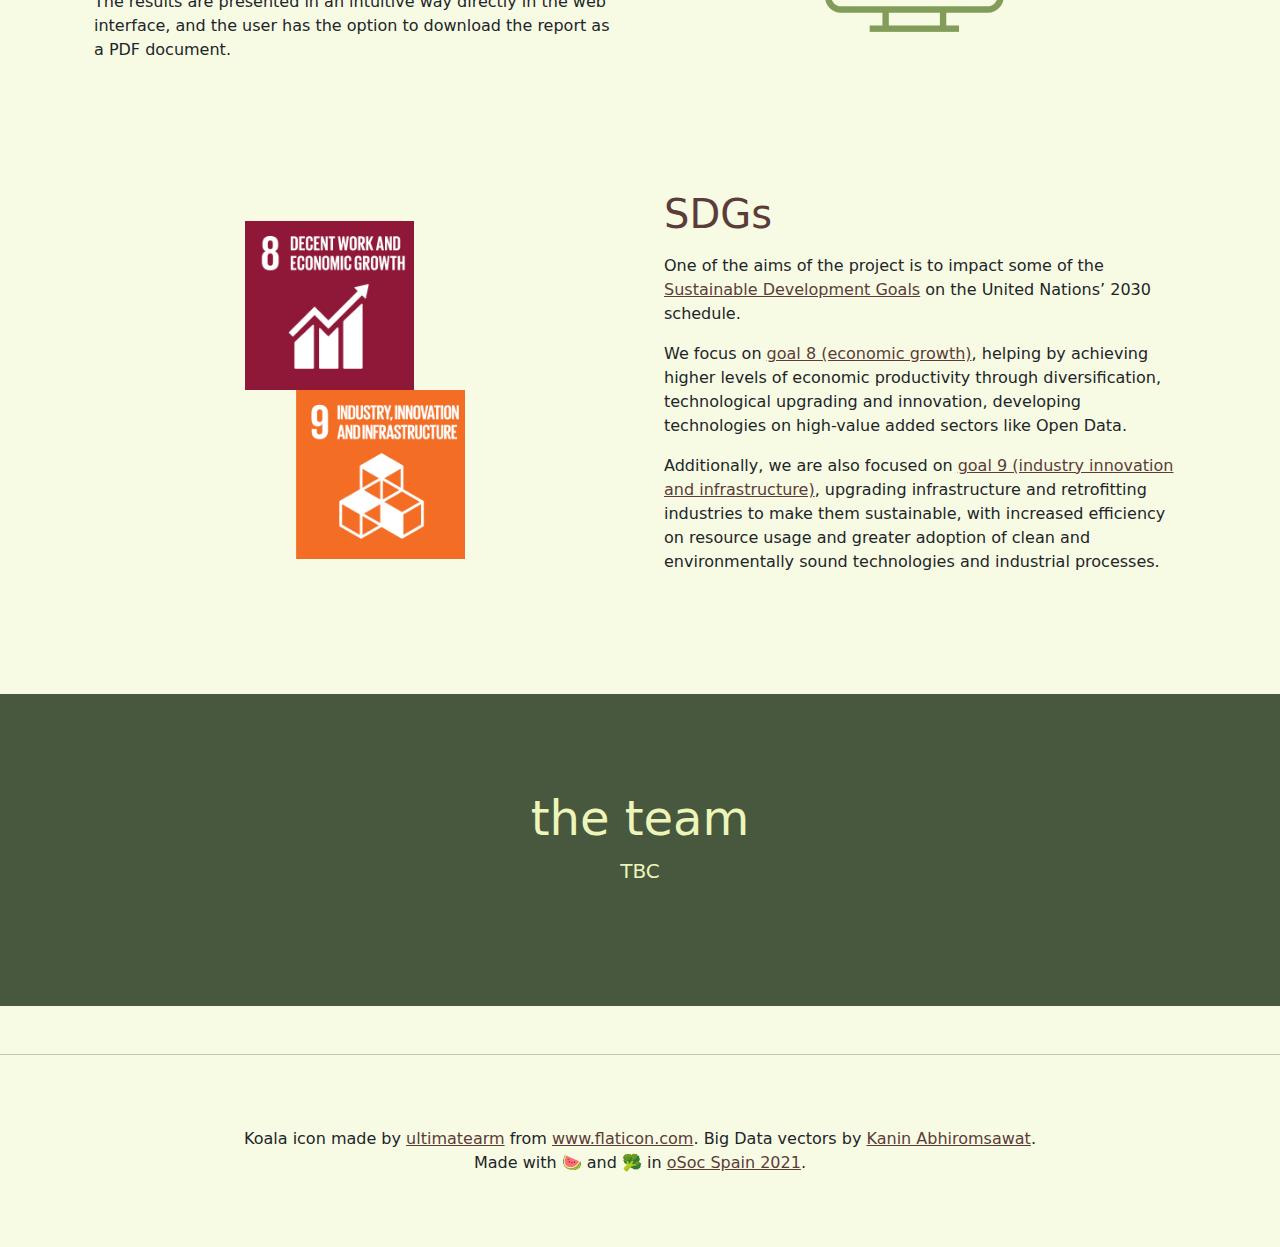
==== commit da0517e5: "Website fixes for small screens" ====
--- a/docs/index.html
+++ b/docs/index.html
@@ -25,8 +25,10 @@
             <header class="px-5 my-5 text-center">
 
                 <!-- Show fixed width image if device is large enough, otherwise show width% version -->
-                <img class="d-lg-none mx-auto" src="img/logo_green.svg" alt="data koality" width="50%">
+                <img class="d-sm-none mx-auto" src="img/logo_green.svg" alt="data koality" width="75%">
+                <img class="d-none d-sm-block d-lg-none mx-auto" src="img/logo_green.svg" alt="data koality" width="50%">
                 <img class="d-none d-lg-block mx-auto" src="img/logo_green.svg" alt="data koality" width="360em">
+
                 <div class="col-lg-6 mx-auto">
                     <p class="my-4 fst-italic text-secondary fs-5">Open data validation using Semantic Web technologies.</p>
                     <div class="my-5 d-grid gap-4 d-sm-flex justify-content-sm-center align-items-center">
@@ -100,26 +102,26 @@
                 </div>
             </section>
 
-            <!--
-            <div class="bg-primary text-secondary px-4 py-5 my-5 text-center">
+            
+            <!-- TEAM -->
+            <div class="bg-secondary text-secondary px-4 py-5 my-5 text-center">
                 <div class="py-5">
-                    <h1 class="display-5 text-white">the team</h1>
+                    <h1 class="display-5 text-warning">the team</h1>
                     <div class="col-lg-6 mx-auto">
-                        <p class="fs-5 mb-4 text-white">TBC</p>
-                        <div class="d-grid gap-2 d-sm-flex justify-content-sm-center">
-                        </div>
+                        <p class="fs-5 mb-4 text-warning">TBC</p>
+                        <!--<div class="d-grid gap-2 d-sm-flex justify-content-sm-center"></div>-->
                     </div>
                 </div>
-            </div>-->
+            </div>
 
 
             <hr>
 
 
-            <!-- SOLUTION -->
+            <!-- Footer -->
             <section class="container col-xxl-8 px-4 py-5">
                 <div class="row text-center g-5 py-2">
-                    <p>Koala icon made by <a href="https://www.flaticon.com/authors/ultimatearm" title="ultimatearm">ultimatearm</a> from <a href="https://www.flaticon.com/" title="Flaticon">www.flaticon.com</a>. Big Data vectors by <a href="https://www.vecteezy.com/vector-art/667510-set-of-black-and-white-thin-line-data-analysis-icons">Kanin Abhiromsawat</a>.<br>Made with &#127817; and &#129382; in oSoc Spain 2021.</p>
+                    <p>Koala icon made by <a href="https://www.flaticon.com/authors/ultimatearm" title="ultimatearm">ultimatearm</a> from <a href="https://www.flaticon.com/" title="Flaticon">www.flaticon.com</a>. Big Data vectors by <a href="https://www.vecteezy.com/vector-art/667510-set-of-black-and-white-thin-line-data-analysis-icons">Kanin Abhiromsawat</a>.<br>Made with &#127817; and &#129382; in <a href="https://2021.summerofcode.es/">oSoc Spain 2021</a>.</p>
                 </div>
             </section>
 
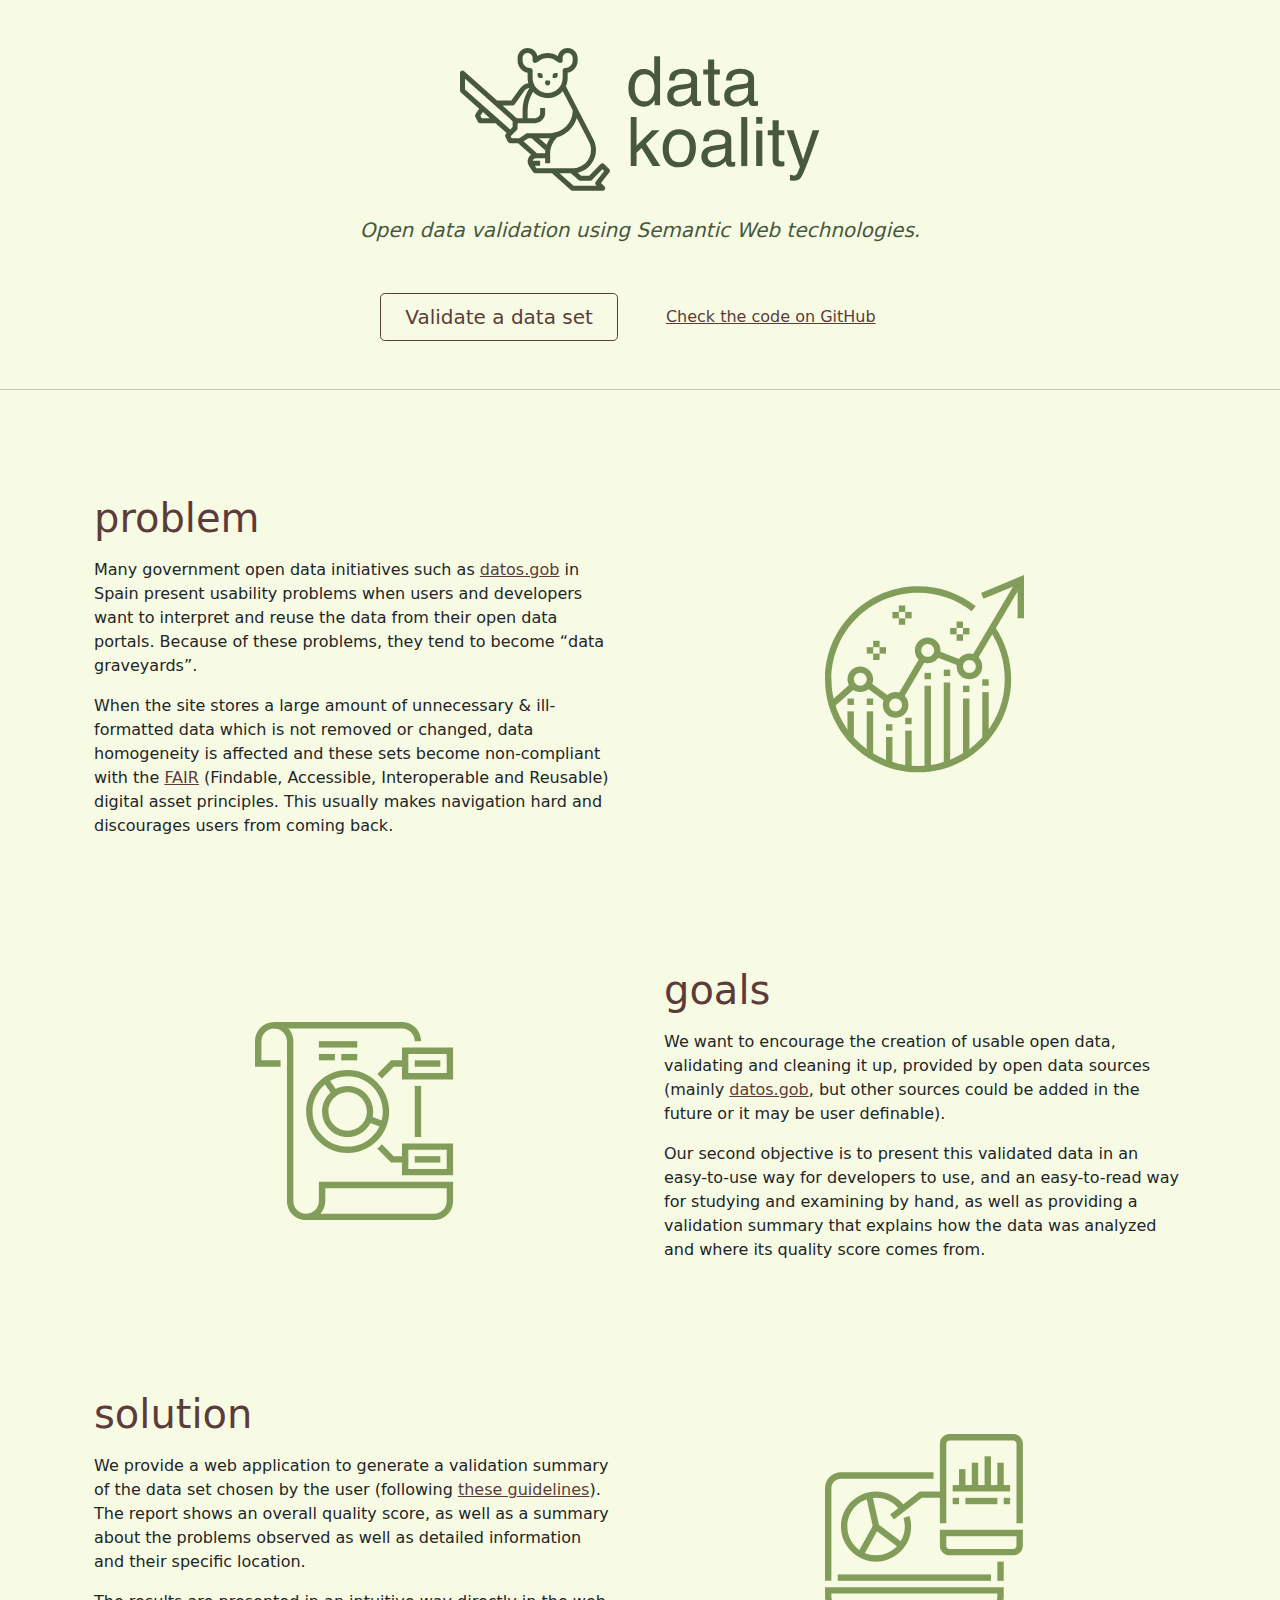
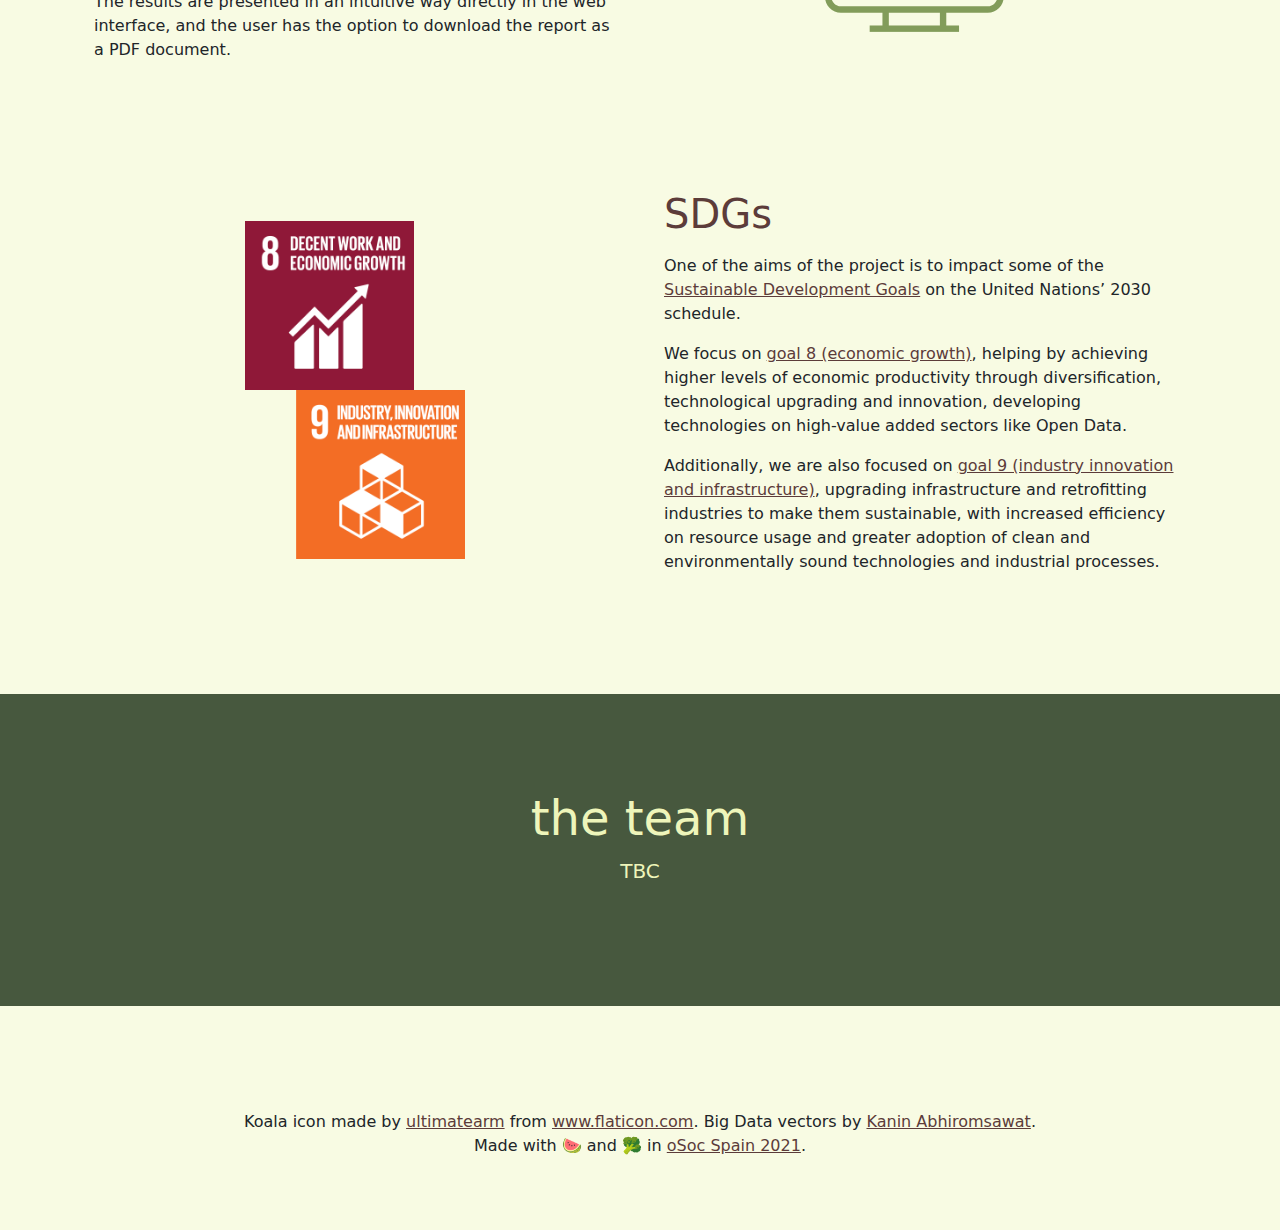
==== commit 478a3190: "Draft version of app form" ====
--- a/docs/index.html
+++ b/docs/index.html
@@ -18,25 +18,25 @@
     </head>
 
     <body>
+
+        <!-- Logo and title -->
+        <header class="px-5 my-5 text-center">
+
+            <!-- Show fixed width image if device is large enough, otherwise show width% version -->
+            <img class="d-sm-none mx-auto" src="img/logo_green.svg" alt="data koality" width="75%">
+            <img class="d-none d-sm-block d-lg-none mx-auto" src="img/logo_green.svg" alt="data koality" width="50%">
+            <img class="d-none d-lg-block mx-auto" src="img/logo_green.svg" alt="data koality" width="360em">
+
+            <div class="col-lg-6 mx-auto">
+                <p class="my-4 fst-italic text-secondary fs-5">Open data validation using Semantic Web technologies.</p>
+                <nav class="my-5 d-grid gap-4 d-sm-flex justify-content-sm-center align-items-center">
+                    <a href="app.html"><button type="button" class="btn btn-outline-primary btn-lg px-4">Validate a data set</button></a>
+                    <a class="px-4" href="https://github.com/osoc-es/data-quality-madrid">Check the code on GitHub</a>
+                </nav>
+            </div>
+        </header>
         
         <main>
-
-            <!-- Logo and title -->
-            <header class="px-5 my-5 text-center">
-
-                <!-- Show fixed width image if device is large enough, otherwise show width% version -->
-                <img class="d-sm-none mx-auto" src="img/logo_green.svg" alt="data koality" width="75%">
-                <img class="d-none d-sm-block d-lg-none mx-auto" src="img/logo_green.svg" alt="data koality" width="50%">
-                <img class="d-none d-lg-block mx-auto" src="img/logo_green.svg" alt="data koality" width="360em">
-
-                <div class="col-lg-6 mx-auto">
-                    <p class="my-4 fst-italic text-secondary fs-5">Open data validation using Semantic Web technologies.</p>
-                    <div class="my-5 d-grid gap-4 d-sm-flex justify-content-sm-center align-items-center">
-                        <button type="button" class="btn btn-outline-primary btn-lg px-4">Validate a data set</button>
-                        <a class="px-4" href="https://github.com/osoc-es/data-quality-madrid">Check the code on GitHub</a>
-                    </div>
-                </div>
-            </header>
 
 
             <hr class="my-5">
@@ -104,7 +104,7 @@
 
             
             <!-- TEAM -->
-            <div class="bg-secondary text-secondary px-4 py-5 my-5 text-center">
+            <section class="bg-secondary text-secondary px-4 py-5 my-5 text-center">
                 <div class="py-5">
                     <h1 class="display-5 text-warning">the team</h1>
                     <div class="col-lg-6 mx-auto">
@@ -112,21 +112,17 @@
                         <!--<div class="d-grid gap-2 d-sm-flex justify-content-sm-center"></div>-->
                     </div>
                 </div>
-            </div>
+            </section>
 
 
-            <hr>
-
-
-            <!-- Footer -->
-            <section class="container col-xxl-8 px-4 py-5">
-                <div class="row text-center g-5 py-2">
-                    <p>Koala icon made by <a href="https://www.flaticon.com/authors/ultimatearm" title="ultimatearm">ultimatearm</a> from <a href="https://www.flaticon.com/" title="Flaticon">www.flaticon.com</a>. Big Data vectors by <a href="https://www.vecteezy.com/vector-art/667510-set-of-black-and-white-thin-line-data-analysis-icons">Kanin Abhiromsawat</a>.<br>Made with &#127817; and &#129382; in <a href="https://2021.summerofcode.es/">oSoc Spain 2021</a>.</p>
-                </div>
-            </section>
-
+            <!--<hr>-->
         </main>
 
-        <!--<script src="js/bootstrap.bundle.min.js"></script>-->
+        <!-- Footer -->
+        <footer class="container col-xxl-8 px-4 py-5">
+            <div class="row text-center g-5 py-2">
+                <p>Koala icon made by <a href="https://www.flaticon.com/authors/ultimatearm" title="ultimatearm">ultimatearm</a> from <a href="https://www.flaticon.com/" title="Flaticon">www.flaticon.com</a>. Big Data vectors by <a href="https://www.vecteezy.com/vector-art/667510-set-of-black-and-white-thin-line-data-analysis-icons">Kanin Abhiromsawat</a>.<br>Made with &#127817; and &#129382; in <a href="https://2021.summerofcode.es/">oSoc Spain 2021</a>.</p>
+            </div>
+        </footer>
     </body>
 </html>
